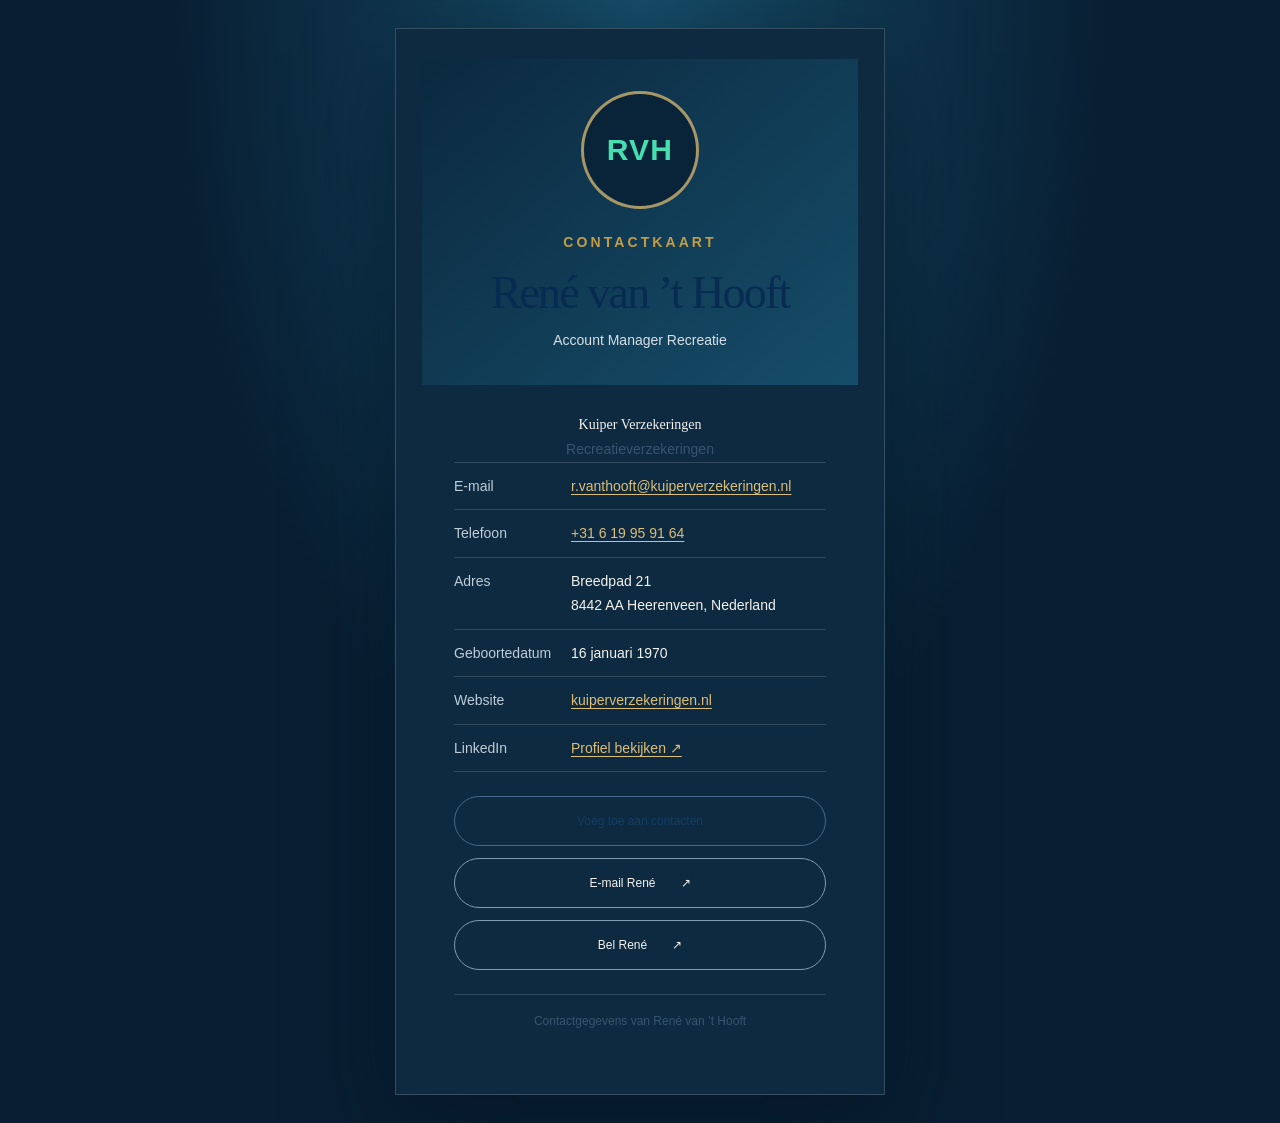
==== card/index.html @ a1084c12 "Add digital contact card" ====
<!doctype html>
<html lang="nl">
<head>
<meta charset="utf-8">
<meta name="viewport" content="width=device-width, initial-scale=1">
<meta name="robots" content="noindex, nofollow">
<meta name="theme-color" content="#081e32">
<title>René van ’t Hooft | Contactkaart</title>
<meta name="description" content="Contactkaart van René van ’t Hooft, Account Manager Recreatie bij Kuiper Verzekeringen.">
<link rel="canonical" href="https://montevalor.com/card/">
<link rel="icon" href="../logo.jpg" type="image/jpeg">
<link rel="stylesheet" href="../assets/site.css?v=3">
<style>
body{min-height:100vh;display:grid;place-items:center;padding:28px 18px;background:radial-gradient(ellipse at 50% 0%,#164d69 0,transparent 52%),#081e32}.card{width:min(100%,490px);overflow:hidden;border:1px solid rgba(213,222,227,.2);background:#0d2a40;box-shadow:0 26px 80px #03142288}.card-head{padding:32px;background:linear-gradient(140deg,#0b293f,#164d69);text-align:center}.portrait{width:118px;height:118px;border-radius:50%;border:3px solid rgba(221,190,119,.75);margin:0 auto 22px;display:grid;place-items:center;background:#092339;color:#45dfb0;font-size:30px;font-weight:700;letter-spacing:.04em}.card-head .eyebrow{margin-bottom:12px}.card h1{font-size:clamp(34px,8vw,46px);margin-bottom:10px}.card-role{color:#d6e0e6;margin:0;font-size:15px}.card-body{padding:28px 32px 32px}.company{font-family:Georgia,serif;font-size:22px;color:#f4f2ec;text-align:center;margin:0 0 6px}.subtitle{font-size:13px;text-align:center;margin-bottom:24px}.details{display:grid;gap:0;margin:0 0 24px;border-top:1px solid rgba(213,222,227,.18)}.details div{padding:11px 0;border-bottom:1px solid rgba(213,222,227,.18);display:grid;grid-template-columns:105px 1fr;gap:12px;font-size:14px}.details dt{color:#becdd7}.details dd{margin:0;overflow-wrap:anywhere;color:#f4f2ec}.details a{color:#ddbe77;text-decoration:underline;text-underline-offset:3px}.card-actions{display:grid;gap:12px}.card-actions .button{min-height:50px;width:100%;justify-content:center}.card-actions .button.secondary{color:#f4f2ec}.card-foot{border-top:1px solid rgba(213,222,227,.18);margin-top:24px;padding-top:16px;text-align:center;font-size:12px;color:#becdd7}.card-foot p{font-size:12px;margin:0}@media(max-width:420px){.card-head,.card-body{padding-left:24px;padding-right:24px}.details div{grid-template-columns:88px 1fr}}
</style>
</head>
<body>
<main class="card">
<header class="card-head">
<div class="portrait" aria-hidden="true">RVH</div>
<p class="eyebrow">CONTACTKAART</p>
<h1>René van ’t Hooft</h1>
<p class="card-role">Account Manager Recreatie</p>
</header>
<section class="card-body" aria-label="Contactgegevens">
<p class="company">Kuiper Verzekeringen</p>
<p class="subtitle">Recreatieverzekeringen</p>
<dl class="details">
<div><dt>E-mail</dt><dd><a href="mailto:r.vanthooft@kuiperverzekeringen.nl">r.vanthooft@kuiperverzekeringen.nl</a></dd></div>
<div><dt>Telefoon</dt><dd><a href="tel:+31619959164">+31 6 19 95 91 64</a></dd></div>
<div><dt>Adres</dt><dd>Breedpad 21<br>8442 AA Heerenveen, Nederland</dd></div>
<div><dt>Geboortedatum</dt><dd><time datetime="1970-01-16">16 januari 1970</time></dd></div>
<div><dt>Website</dt><dd><a href="http://www.kuiperverzekeringen.nl">kuiperverzekeringen.nl</a></dd></div>
<div><dt>LinkedIn</dt><dd><a href="https://www.linkedin.com/in/renevanthooft">Profiel bekijken ↗</a></dd></div>
</dl>
<div class="card-actions">
<a class="button" href="./rene-van-t-hooft.vcf">Voeg toe aan contacten</a>
<a class="button secondary" href="mailto:r.vanthooft@kuiperverzekeringen.nl">E-mail René <span aria-hidden="true">↗</span></a>
<a class="button secondary" href="tel:+31619959164">Bel René <span aria-hidden="true">↗</span></a>
</div>
<div class="card-foot"><p>Contactgegevens van René van ’t Hooft</p></div>
</section>
</main>
</body>
</html>
---- assets/site.css ----
:root{--navy:#081e32;--blue:#164d69;--gold:#ddbe77;--text:#f4f2ec;--muted:#becdd7;--line:rgba(213,222,227,.18)}*{box-sizing:border-box}html{scroll-behavior:smooth;scroll-padding-top:110px}body{margin:0;background:var(--navy);color:var(--text);font:16px/1.75 -apple-system,BlinkMacSystemFont,"Segoe UI",sans-serif}a{color:inherit;text-decoration:none}button{font:inherit}a,button{-webkit-tap-highlight-color:transparent}a:focus-visible,button:focus-visible{outline:3px solid var(--gold);outline-offset:6px}p{color:var(--muted);margin:0 0 24px}h1,h2,h3{font-family:Georgia,"Times New Roman",serif;font-weight:400;line-height:1.12;margin:0 0 24px}h1{font-size:clamp(44px,5.4vw,78px);letter-spacing:-.04em}h1 em{font-weight:400;color:var(--gold)}h2{font-size:clamp(32px,3.4vw,48px);letter-spacing:-.025em}h3{font-size:26px;line-height:1.25}.eyebrow{font-size:11px;letter-spacing:.22em;color:var(--gold);font-weight:600;line-height:1.7;margin-bottom:24px}.header{position:sticky;top:0;z-index:20;background:rgba(7,26,44,.94);backdrop-filter:blur(18px);border-bottom:1px solid var(--line)}.header-inner{max-width:1280px;margin:auto;padding:16px 48px;display:flex;align-items:center;justify-content:space-between;gap:30px}.brand{display:block;flex-shrink:0}.logo-window{display:block;position:relative;width:142px;height:64px;overflow:hidden;background:#fff;border-radius:2px}.logo-window img{position:absolute;max-width:none;width:166px;height:166px;left:-12px;top:-43px}nav{display:flex;align-items:center;gap:28px}nav a{font-size:13px;padding:10px 0;color:#d6e0e6;white-space:nowrap}nav a:hover,nav a[aria-current]{color:var(--gold)}nav a[aria-current]{box-shadow:0 1px var(--gold)}nav .language{border:1px solid var(--line);padding:5px 11px;font-size:11px}.hero{max-width:1440px;margin:auto;min-height:660px;display:grid;grid-template-columns:1.25fr 1fr;align-items:center;padding:85px max(48px,calc((100% - 1184px)/2));gap:55px;position:relative;background:radial-gradient(ellipse at 84% 65%,#206584 0,transparent 55%),linear-gradient(125deg,#081e32,#0e354e);overflow:hidden}.hero-copy{position:relative;z-index:1}.lead{font-size:18px;max-width:640px;line-height:1.85}.actions{display:flex;gap:14px;flex-wrap:wrap;margin-top:35px}.button{display:inline-flex;align-items:center;justify-content:space-between;gap:24px;padding:13px 22px;background:var(--gold);color:#102b40;font-size:13px;font-weight:600;border:1px solid var(--gold);transition:background .2s,transform .2s}.button:hover{background:#edcf8a;transform:translateY(-2px)}.button.secondary{color:var(--text);background:transparent;border-color:rgba(255,255,255,.3)}.button.secondary:hover{background:rgba(255,255,255,.08)}.hero-art{position:relative;display:flex;min-width:0;align-items:center;justify-content:center;flex-direction:column;padding:35px 0}.orbit{position:absolute;width:460px;height:460px;max-width:120%;border:1px solid rgba(223,192,118,.25);border-radius:50%;transform:rotate(-25deg)}.orbit:before,.orbit:after{content:"";position:absolute;inset:28px -18px;border:1px solid rgba(223,192,118,.14);border-radius:50%}.orbit:after{inset:65px -40px}.logo-plaque{position:relative;width:100%;max-width:355px;aspect-ratio:1;background:#fff;box-shadow:0 30px 80px #03142277;border:8px solid rgba(255,255,255,.1);transform:rotate(-3deg)}.logo-plaque img{width:100%;height:100%;display:block}.art-caption{position:relative;font-size:9px;letter-spacing:.2em;margin-top:42px;color:#d4dee3}.horizon{max-width:1280px;margin:auto;display:flex;justify-content:space-between;gap:20px;padding:23px 48px;border-bottom:1px solid var(--line);font-size:10px;letter-spacing:.15em;color:var(--muted)}.horizon span:first-child{color:var(--gold)}.section{max-width:1280px;margin:auto;padding:80px 48px}.intro-grid{display:grid;grid-template-columns:1fr 2fr;gap:70px}.intro-grid p:not(.eyebrow){max-width:750px;font-size:18px}.text-link{display:inline-block;border-bottom:1px solid var(--gold);padding-bottom:5px;font-size:13px;color:var(--gold);margin-top:15px}.section-heading{display:flex;align-items:center;justify-content:space-between;gap:24px;margin-bottom:15px}.cards{display:grid;grid-template-columns:repeat(auto-fit,minmax(225px,1fr));gap:20px;margin:32px 0}.card{padding:30px 26px;background:linear-gradient(145deg,rgba(70,115,143,.19),rgba(32,65,88,.14));border:1px solid var(--line);position:relative}.number{font-family:Georgia,serif;color:var(--gold);display:block;margin-bottom:42px;font-size:17px}.card p{font-size:14px;margin-bottom:0}.card .detail{border-top:1px solid var(--line);padding-top:22px;margin-top:24px}.spain{padding:55px;background:linear-gradient(115deg,#163d54,#164f6a);display:grid;grid-template-columns:1fr 1fr;gap:55px;border:1px solid var(--line)}.spain h2{font-size:37px}.spain p{color:#d3e0e7}.spain .eyebrow{color:var(--gold)}.entity{color:var(--gold);font-size:14px}.entity span{font-size:10px;letter-spacing:.12em;color:#c4d3dc}.invitation{text-align:center;padding-top:65px;padding-bottom:100px}.invitation h2{margin-bottom:35px}.page-hero{max-width:none;padding:95px max(48px,calc((100% - 1184px)/2)) 80px;background:radial-gradient(ellipse at 100% 100%,#1b536d,transparent 65%),#0b293f;border-bottom:1px solid var(--line)}.page-hero h1{max-width:900px}.page-hero .lead{max-width:800px}.services-grid .cards{grid-template-columns:1fr 1fr}.services-grid .card{padding:42px}.contact-grid{display:grid;grid-template-columns:1.3fr 1fr;gap:70px;align-items:center}.contact-card{padding:40px;border:1px solid var(--line);background:#113247}.email{display:block;font-family:Georgia,serif;font-size:clamp(22px,2.5vw,34px);margin:20px 0 28px;overflow-wrap:anywhere}.small{font-size:12px;margin:20px 0 0}.contact-grid h2{font-size:34px}footer{border-top:1px solid var(--line);background:#061827}.footer-inner{max-width:1280px;margin:auto;padding:45px 48px;display:flex;justify-content:space-between;gap:30px;align-items:center;font-size:12px}.footer-inner strong{font-family:Georgia,serif;letter-spacing:.16em;font-weight:400;font-size:18px;color:var(--gold)}.footer-inner p{margin:8px 0 0}.skip{position:fixed;top:-100px;left:20px;background:var(--gold);color:var(--navy);padding:10px 20px;z-index:100}.skip:focus{top:15px}.menu-toggle{background:transparent;border:1px solid var(--line);color:white;padding:8px 15px}.menu-toggle[hidden]{display:none}@media(min-width:901px){.menu-toggle{display:none}}@media(max-width:1050px){nav{gap:16px}.header-inner{padding-inline:30px}.hero{gap:30px}.logo-plaque{max-width:300px}.hero h1{font-size:56px}}@media(max-width:900px){.header-inner{flex-wrap:wrap;padding:14px 24px;gap:12px}.header nav{width:100%;flex-wrap:wrap;padding:16px 0;gap:12px 22px}.js .header nav{display:none}.js .header nav.open{display:flex}.hero{padding:65px 28px;min-height:0;gap:35px;grid-template-columns:1.2fr 1fr}.hero h1{font-size:46px}.hero-art .orbit{height:300px}.section{padding:58px 28px}.page-hero{padding:65px 28px}.intro-grid{gap:30px}.spain{padding:32px;gap:30px}.spain h2{font-size:31px}.contact-grid{gap:28px}.horizon{padding:20px 28px}.horizon span:last-child{display:none}.footer-inner{padding:35px 28px;flex-wrap:wrap}}@media(max-width:620px){.hero{grid-template-columns:1fr;padding:50px 24px 35px}.hero h1{font-size:48px}.hero-art{padding:30px 35px 10px}.logo-plaque{max-width:235px}.hero-art .orbit{width:295px;height:295px}.art-caption{margin-top:30px}.lead{font-size:16px}.horizon{font-size:9px;letter-spacing:.05em}.horizon span:first-child{display:none}.section{padding:46px 24px}.intro-grid,.spain,.contact-grid{grid-template-columns:1fr;gap:22px}.services-grid .cards{grid-template-columns:1fr}.services-grid .card{padding:28px}.section-heading{display:block}.section-heading .text-link{margin-top:0}.card{padding:28px}.number{margin-bottom:26px}.spain{padding:28px}.spain h2{font-size:32px}.page-hero{padding:55px 24px}.page-hero h1{font-size:43px}.contact-card{padding:26px}.footer-inner{display:block}.footer-inner>a{display:inline-block;margin:25px 0 12px}.invitation{padding-block:55px 65px}.header nav a{min-height:44px}.header nav{align-items:center}.logo-window{width:124px;height:56px}.logo-window img{width:145px;height:145px;left:-10px;top:-38px}}@media(prefers-reduced-motion:reduce){html{scroll-behavior:auto}*{transition:none!important}}
/* Mediterranean reference direction */
:root{--navy:#072749;--gold:#c39c47;--text:#082b51;--muted:#385470;--line:rgba(14,51,83,.16)}body{background:#fff;color:var(--text);max-width:1440px;margin:auto}p{color:var(--muted)}.header{position:relative;background:#eff5fb;border:0;backdrop-filter:none}.header-inner{padding:22px 60px;max-width:1280px}.logo-window{background:transparent;width:180px;height:83px;mix-blend-mode:multiply}.logo-window img{width:207px;height:207px;left:-14px;top:-55px}nav a{color:#0b3156;font-size:12px}.nav-contact{border:1px solid #a8863e;border-radius:24px;padding:7px 19px}nav .language{border:0;border-left:1px solid #728a9f;padding-left:20px}.homepage{background:#fff}.homepage .header{position:absolute;top:0;left:0;right:0;background:transparent;max-width:1440px;margin:auto;z-index:10}.homepage main{background-image:linear-gradient(90deg,rgba(212,230,247,.65),rgba(225,237,245,.1) 60%),url('mediterranean-coast.png');background-size:100% 880px,auto 880px;background-position:center top;background-repeat:no-repeat}.hero{background:none;max-width:1280px;padding:180px 60px 50px;min-height:620px;grid-template-columns:1fr 1fr;gap:80px;overflow:visible}.hero h1{font-size:clamp(48px,5.4vw,76px);letter-spacing:-.035em;max-width:610px;line-height:1.02;margin-bottom:25px}.hero .eyebrow{color:#123f66;margin-bottom:15px;font-size:11px}.hero .lead{font-size:16px;line-height:1.55;max-width:430px;color:#092f57}.hero .lead:before{content:"";display:block;width:62px;height:3px;background:#c7a44f;margin-bottom:22px}.hero .actions{margin-top:28px}.hero .actions .secondary{display:none}.button{border-radius:30px;background:transparent;border:1px solid #486986;color:#133e64;padding:10px 22px;font-size:12px;font-weight:400;gap:25px}.button:hover{background:#e7edf3}.button.secondary{border-color:#819bb1;color:#103a60}.hero-quote{font:italic 29px/1.2 Georgia,serif;color:#fff;text-shadow:0 2px 12px #092b48;justify-self:end;align-self:end;margin:0 10px 15px 0;padding:0;max-width:250px}.hero-services{max-width:1280px;margin:auto;padding:0 60px 45px}.hero-services .cards{grid-template-columns:repeat(4,1fr);gap:18px;margin:0}.hero-services .card{text-align:center;color:white;background:linear-gradient(135deg,rgba(42,85,122,.62),rgba(7,39,67,.67));backdrop-filter:blur(9px);border:1px solid rgba(227,239,249,.4);border-radius:6px;padding:26px 20px 22px}.hero-services .card p{color:#eef4fa;font-size:12px;line-height:1.6}.hero-services h3{font-family:inherit;font-size:16px;font-weight:400;margin:12px 0}.service-icon{width:38px;height:38px;fill:none;stroke:#e7bd58;stroke-width:1.3;stroke-linecap:round;stroke-linejoin:round}.reference-about{display:grid;grid-template-columns:1.15fr 1fr 1fr;gap:35px;padding:38px 60px 32px;background:#f4f6fa;align-items:stretch;max-width:1280px;margin:auto}.reference-about h2{font-size:36px;margin-bottom:16px}.reference-about p:not(.eyebrow){font-size:14px;line-height:1.6;margin-bottom:20px}.reference-about .eyebrow{font-size:10px;color:#496886;margin-bottom:16px}.reference-about .eyebrow:before{content:"";display:block;width:45px;height:2px;background:#d2ab4b;margin-bottom:13px}.terrace-photo{height:100%;min-height:300px;width:100%;object-fit:cover;object-position:90% center}.values{padding:15px 0;display:flex;justify-content:center;flex-direction:column;gap:25px}.value{display:flex;gap:20px;align-items:center}.value>span{font-size:36px;color:#446385;line-height:1;width:44px;flex-shrink:0;text-align:center}.value h3{font:500 14px/1.3 -apple-system,BlinkMacSystemFont,"Segoe UI",sans-serif;margin:0 0 6px}.value p{font-size:12px!important;line-height:1.5!important;margin:0!important}.homepage .section{max-width:none;padding:30px max(60px,calc((100% - 1160px)/2));background:#062a50}.spain{padding:0;background:transparent;border:0;grid-template-columns:1fr 1fr 1fr;gap:35px;align-items:center}.spain-photo{width:100%;height:230px;object-fit:cover;object-position:70% center}.spain h2{font-size:32px;color:#fff;margin-bottom:12px}.spain .eyebrow{font-size:10px;color:#d3b467;margin-bottom:10px}.spain p{font-size:13px;line-height:1.65}.spain .button{color:#e3edf5;border-color:#a28c55}.spain .button:hover{background:#184566}.spain>div:last-child{border-left:1px solid #ffffff44;padding-left:30px}.entity{color:#ddbe77}.inner-page .section:has(.spain){background:#082e53;max-width:none}.inner-page .spain{max-width:1160px;margin:auto}.inner-page .page-hero{background:linear-gradient(90deg,#e5eef6eF,#eef3f5b5),url('mediterranean-coast.png') center 38%/cover;border:0}.inner-page .cards .card{background:#f0f4f8;color:#082b51;border-color:#d6e0e8}.inner-page .eyebrow{color:#866717}.contact-card{background:#eff4f8}.page-hero h1{font-size:64px}.invitation{background:#f5f7fa}footer{background:#041d38;border:0;color:#dce7f1}.footer-inner{padding:35px 60px;font-size:11px}.footer-inner p{color:#afc1d2}.footer-logo{position:relative;display:block;width:155px;height:76px;overflow:hidden;mix-blend-mode:screen}.footer-logo img{position:absolute;width:180px;height:180px;left:-13px;top:-47px;filter:invert(1) hue-rotate(180deg)}.menu-toggle{color:#0b3156;border-color:#607e9a}.inner-page .spain .eyebrow{color:#ddbe77}@media(max-width:1100px){nav{gap:14px}.header-inner{padding-inline:35px}.logo-window{width:145px;height:68px}.logo-window img{width:168px;height:168px;left:-11px;top:-44px}.hero{padding-inline:40px;gap:35px}.hero-services{padding-inline:40px}.reference-about{padding-inline:40px;gap:25px}.reference-about h2{font-size:30px}.hero-services h3{font-size:14px}.hero-services .card{padding:22px 14px}.homepage .section{padding-inline:40px}.spain{gap:25px}}@media(max-width:900px){.homepage .header{position:relative;background:#c2d9ed}.header-inner{padding:12px 24px}.header nav{background:#eaf2f9;padding:16px;border-radius:5px}.hero{padding:45px 28px;min-height:450px}.hero h1{font-size:54px}.hero-services{padding:0 28px 32px}.hero-services .cards{gap:12px}.hero-quote{font-size:24px}.reference-about{grid-template-columns:1fr 1fr;padding:32px 28px}.values{grid-column:1/-1;flex-direction:row;gap:24px}.value{flex:1;gap:10px}.spain{grid-template-columns:1fr 1fr}.spain>div:last-child{grid-column:1/-1;border:0;padding:0}.spain-photo{height:190px}.homepage .section{padding:30px 28px}.page-hero h1{font-size:50px}}@media(max-width:620px){.homepage main{background-size:auto 940px;background-position:58% top}.hero{display:block;padding:40px 24px 30px;min-height:420px}.hero h1{font-size:48px}.hero .lead{max-width:310px;font-size:15px}.hero .eyebrow{font-size:9px}.hero-quote{display:none}.hero-services{padding:0 20px 25px}.hero-services .cards{grid-template-columns:1fr 1fr;gap:10px}.hero-services .card{padding:17px 10px}.hero-services h3{font-size:14px;margin-top:7px}.hero-services .card p{font-size:11px}.service-icon{width:30px;height:30px}.reference-about{grid-template-columns:1fr;padding:30px 24px;gap:24px}.reference-about h2{max-width:340px;font-size:34px}.terrace-photo{height:250px;min-height:0}.values{flex-direction:column;grid-column:auto;gap:25px}.value{gap:20px}.value h3{font-size:15px}.value p{font-size:13px!important}.spain{grid-template-columns:1fr}.spain>div:last-child{grid-column:auto}.spain-photo{height:220px}.homepage .section{padding:28px 24px}.footer-inner{padding:30px 24px}.page-hero h1{font-size:43px}.logo-window{width:135px;height:63px}.logo-window img{width:156px;height:156px;top:-41px;left:-10px}}
.homepage .header{mix-blend-mode:multiply}.homepage .header:has(nav.open){mix-blend-mode:normal}.homepage .header:has(nav.open) .brand{mix-blend-mode:multiply}nav a[aria-current]{color:#163e63;box-shadow:0 1px #52718b}.hero-quote{font-weight:400}.homepage .spain>div:nth-child(2){align-self:start}.homepage .spain>div:last-child{border:0;padding:0}.spain .spain-quote{border-left:1px solid #ffffff50!important;padding-left:35px!important;font:italic 26px/1.3 Georgia,serif;color:#dce8f1}.homepage .spain{grid-template-columns:1.1fr 1fr .8fr}.homepage .spain p{margin-bottom:16px}@media(max-width:900px){.homepage .spain{grid-template-columns:1fr 1fr}.homepage .spain .spain-quote{grid-column:1/-1;font-size:23px;border-left:0!important;padding:12px 0 0!important}}@media(max-width:620px){.homepage .spain{grid-template-columns:1fr}}
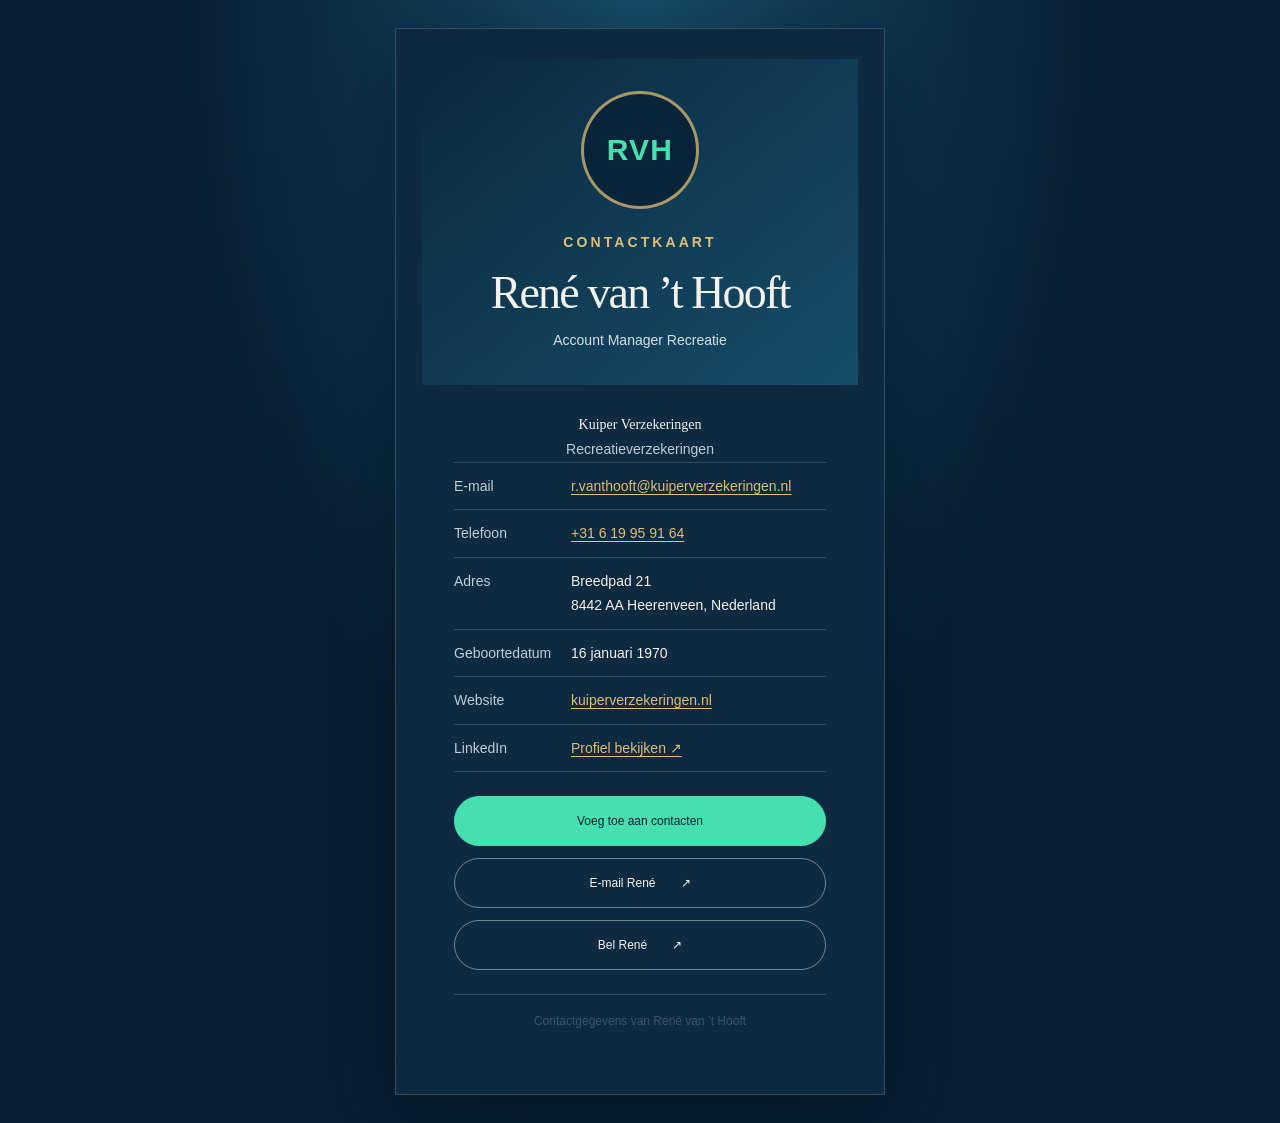
==== commit 0d95d46a: "Improve contact card contrast" ====
--- a/card/index.html
+++ b/card/index.html
@@ -12,7 +12,7 @@
 <link rel="stylesheet" href="../assets/site.css?v=3">
 <style>
 body{min-height:100vh;display:grid;place-items:center;padding:28px 18px;background:radial-gradient(ellipse at 50% 0%,#164d69 0,transparent 52%),#081e32}.card{width:min(100%,490px);overflow:hidden;border:1px solid rgba(213,222,227,.2);background:#0d2a40;box-shadow:0 26px 80px #03142288}.card-head{padding:32px;background:linear-gradient(140deg,#0b293f,#164d69);text-align:center}.portrait{width:118px;height:118px;border-radius:50%;border:3px solid rgba(221,190,119,.75);margin:0 auto 22px;display:grid;place-items:center;background:#092339;color:#45dfb0;font-size:30px;font-weight:700;letter-spacing:.04em}.card-head .eyebrow{margin-bottom:12px}.card h1{font-size:clamp(34px,8vw,46px);margin-bottom:10px}.card-role{color:#d6e0e6;margin:0;font-size:15px}.card-body{padding:28px 32px 32px}.company{font-family:Georgia,serif;font-size:22px;color:#f4f2ec;text-align:center;margin:0 0 6px}.subtitle{font-size:13px;text-align:center;margin-bottom:24px}.details{display:grid;gap:0;margin:0 0 24px;border-top:1px solid rgba(213,222,227,.18)}.details div{padding:11px 0;border-bottom:1px solid rgba(213,222,227,.18);display:grid;grid-template-columns:105px 1fr;gap:12px;font-size:14px}.details dt{color:#becdd7}.details dd{margin:0;overflow-wrap:anywhere;color:#f4f2ec}.details a{color:#ddbe77;text-decoration:underline;text-underline-offset:3px}.card-actions{display:grid;gap:12px}.card-actions .button{min-height:50px;width:100%;justify-content:center}.card-actions .button.secondary{color:#f4f2ec}.card-foot{border-top:1px solid rgba(213,222,227,.18);margin-top:24px;padding-top:16px;text-align:center;font-size:12px;color:#becdd7}.card-foot p{font-size:12px;margin:0}@media(max-width:420px){.card-head,.card-body{padding-left:24px;padding-right:24px}.details div{grid-template-columns:88px 1fr}}
-</style>
+ .card h1{color:#f4f2ec!important}.card .eyebrow{color:#ddbe77!important}.card .subtitle,.card .card-foot{color:#becdd7!important}.card .card-actions a.button{background:#45dfb0!important;color:#081e32!important;border:1px solid #45dfb0!important}.card .card-actions a.button.secondary{background:transparent!important;color:#f4f2ec!important;border-color:rgba(213,222,227,.5)!important}.card .company{color:#f4f2ec!important}.card .card-role{color:#d6e0e6!important}.card .details dt{color:#becdd7!important}.card .details dd{color:#f4f2ec!important}</style>
 </head>
 <body>
 <main class="card">
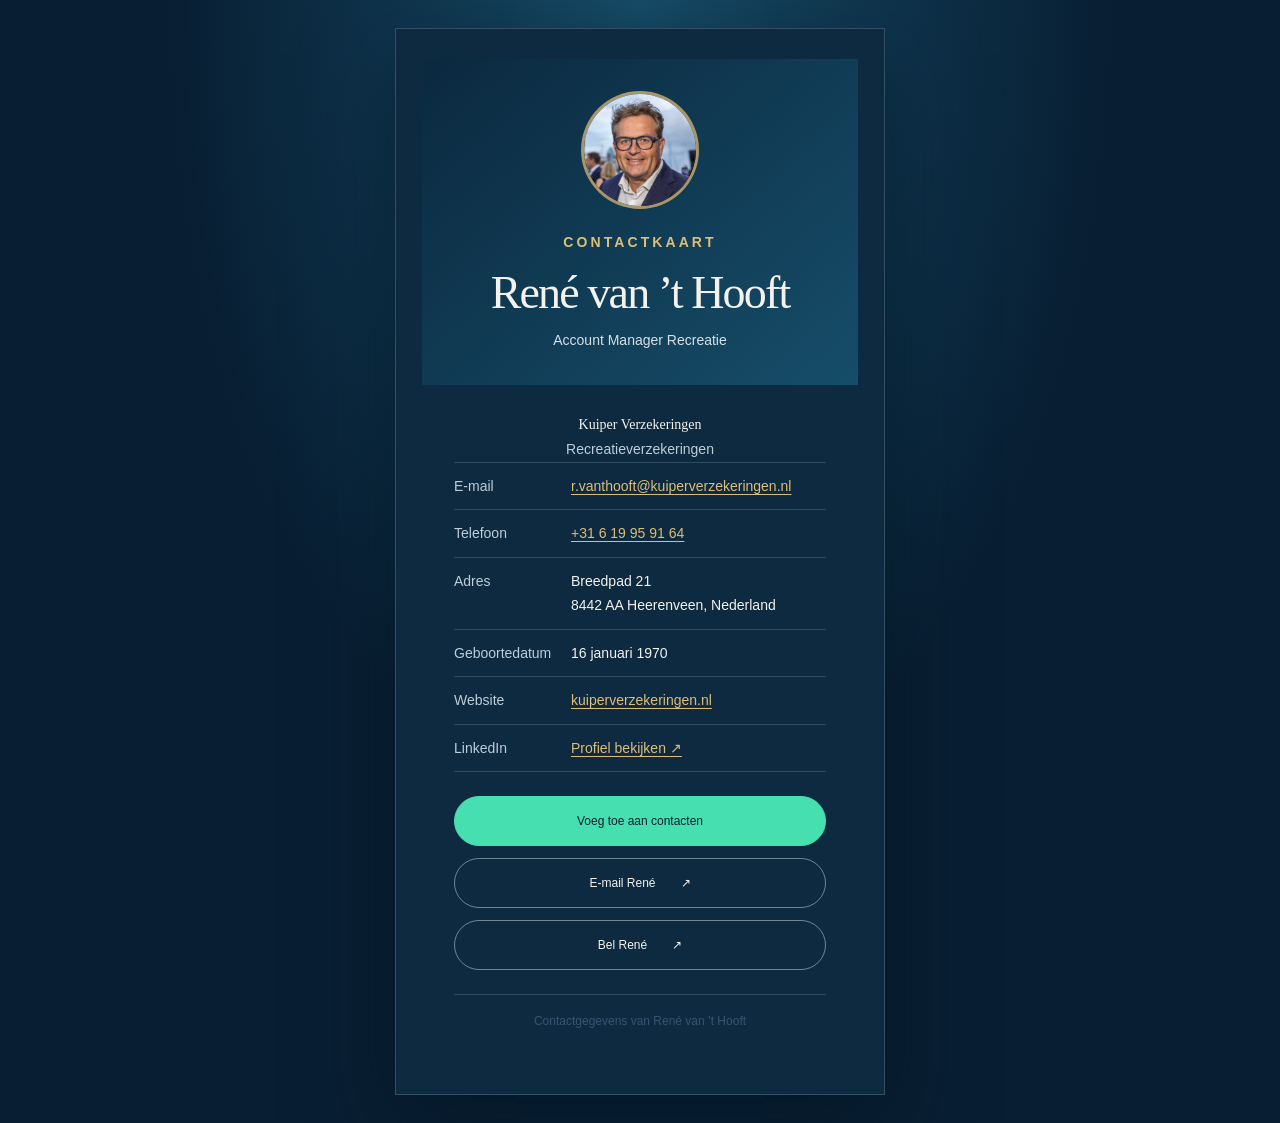
==== commit a33437eb: "Show profile photo on contact card" ====
--- a/card/index.html
+++ b/card/index.html
@@ -11,13 +11,13 @@
 <link rel="icon" href="../logo.jpg" type="image/jpeg">
 <link rel="stylesheet" href="../assets/site.css?v=3">
 <style>
-body{min-height:100vh;display:grid;place-items:center;padding:28px 18px;background:radial-gradient(ellipse at 50% 0%,#164d69 0,transparent 52%),#081e32}.card{width:min(100%,490px);overflow:hidden;border:1px solid rgba(213,222,227,.2);background:#0d2a40;box-shadow:0 26px 80px #03142288}.card-head{padding:32px;background:linear-gradient(140deg,#0b293f,#164d69);text-align:center}.portrait{width:118px;height:118px;border-radius:50%;border:3px solid rgba(221,190,119,.75);margin:0 auto 22px;display:grid;place-items:center;background:#092339;color:#45dfb0;font-size:30px;font-weight:700;letter-spacing:.04em}.card-head .eyebrow{margin-bottom:12px}.card h1{font-size:clamp(34px,8vw,46px);margin-bottom:10px}.card-role{color:#d6e0e6;margin:0;font-size:15px}.card-body{padding:28px 32px 32px}.company{font-family:Georgia,serif;font-size:22px;color:#f4f2ec;text-align:center;margin:0 0 6px}.subtitle{font-size:13px;text-align:center;margin-bottom:24px}.details{display:grid;gap:0;margin:0 0 24px;border-top:1px solid rgba(213,222,227,.18)}.details div{padding:11px 0;border-bottom:1px solid rgba(213,222,227,.18);display:grid;grid-template-columns:105px 1fr;gap:12px;font-size:14px}.details dt{color:#becdd7}.details dd{margin:0;overflow-wrap:anywhere;color:#f4f2ec}.details a{color:#ddbe77;text-decoration:underline;text-underline-offset:3px}.card-actions{display:grid;gap:12px}.card-actions .button{min-height:50px;width:100%;justify-content:center}.card-actions .button.secondary{color:#f4f2ec}.card-foot{border-top:1px solid rgba(213,222,227,.18);margin-top:24px;padding-top:16px;text-align:center;font-size:12px;color:#becdd7}.card-foot p{font-size:12px;margin:0}@media(max-width:420px){.card-head,.card-body{padding-left:24px;padding-right:24px}.details div{grid-template-columns:88px 1fr}}
+body{min-height:100vh;display:grid;place-items:center;padding:28px 18px;background:radial-gradient(ellipse at 50% 0%,#164d69 0,transparent 52%),#081e32}.card{width:min(100%,490px);overflow:hidden;border:1px solid rgba(213,222,227,.2);background:#0d2a40;box-shadow:0 26px 80px #03142288}.card-head{padding:32px;background:linear-gradient(140deg,#0b293f,#164d69);text-align:center}.portrait{object-fit:cover;object-position:center 32%;display:block;width:118px;height:118px;border-radius:50%;border:3px solid rgba(221,190,119,.75);margin:0 auto 22px;display:grid;place-items:center;background:#092339;color:#45dfb0;font-size:30px;font-weight:700;letter-spacing:.04em}.card-head .eyebrow{margin-bottom:12px}.card h1{font-size:clamp(34px,8vw,46px);margin-bottom:10px}.card-role{color:#d6e0e6;margin:0;font-size:15px}.card-body{padding:28px 32px 32px}.company{font-family:Georgia,serif;font-size:22px;color:#f4f2ec;text-align:center;margin:0 0 6px}.subtitle{font-size:13px;text-align:center;margin-bottom:24px}.details{display:grid;gap:0;margin:0 0 24px;border-top:1px solid rgba(213,222,227,.18)}.details div{padding:11px 0;border-bottom:1px solid rgba(213,222,227,.18);display:grid;grid-template-columns:105px 1fr;gap:12px;font-size:14px}.details dt{color:#becdd7}.details dd{margin:0;overflow-wrap:anywhere;color:#f4f2ec}.details a{color:#ddbe77;text-decoration:underline;text-underline-offset:3px}.card-actions{display:grid;gap:12px}.card-actions .button{min-height:50px;width:100%;justify-content:center}.card-actions .button.secondary{color:#f4f2ec}.card-foot{border-top:1px solid rgba(213,222,227,.18);margin-top:24px;padding-top:16px;text-align:center;font-size:12px;color:#becdd7}.card-foot p{font-size:12px;margin:0}@media(max-width:420px){.card-head,.card-body{padding-left:24px;padding-right:24px}.details div{grid-template-columns:88px 1fr}}
  .card h1{color:#f4f2ec!important}.card .eyebrow{color:#ddbe77!important}.card .subtitle,.card .card-foot{color:#becdd7!important}.card .card-actions a.button{background:#45dfb0!important;color:#081e32!important;border:1px solid #45dfb0!important}.card .card-actions a.button.secondary{background:transparent!important;color:#f4f2ec!important;border-color:rgba(213,222,227,.5)!important}.card .company{color:#f4f2ec!important}.card .card-role{color:#d6e0e6!important}.card .details dt{color:#becdd7!important}.card .details dd{color:#f4f2ec!important}</style>
 </head>
 <body>
 <main class="card">
 <header class="card-head">
-<div class="portrait" aria-hidden="true">RVH</div>
+<img class="portrait" src="./portrait.jpg" alt="Portret van René van ’t Hooft">
 <p class="eyebrow">CONTACTKAART</p>
 <h1>René van ’t Hooft</h1>
 <p class="card-role">Account Manager Recreatie</p>
